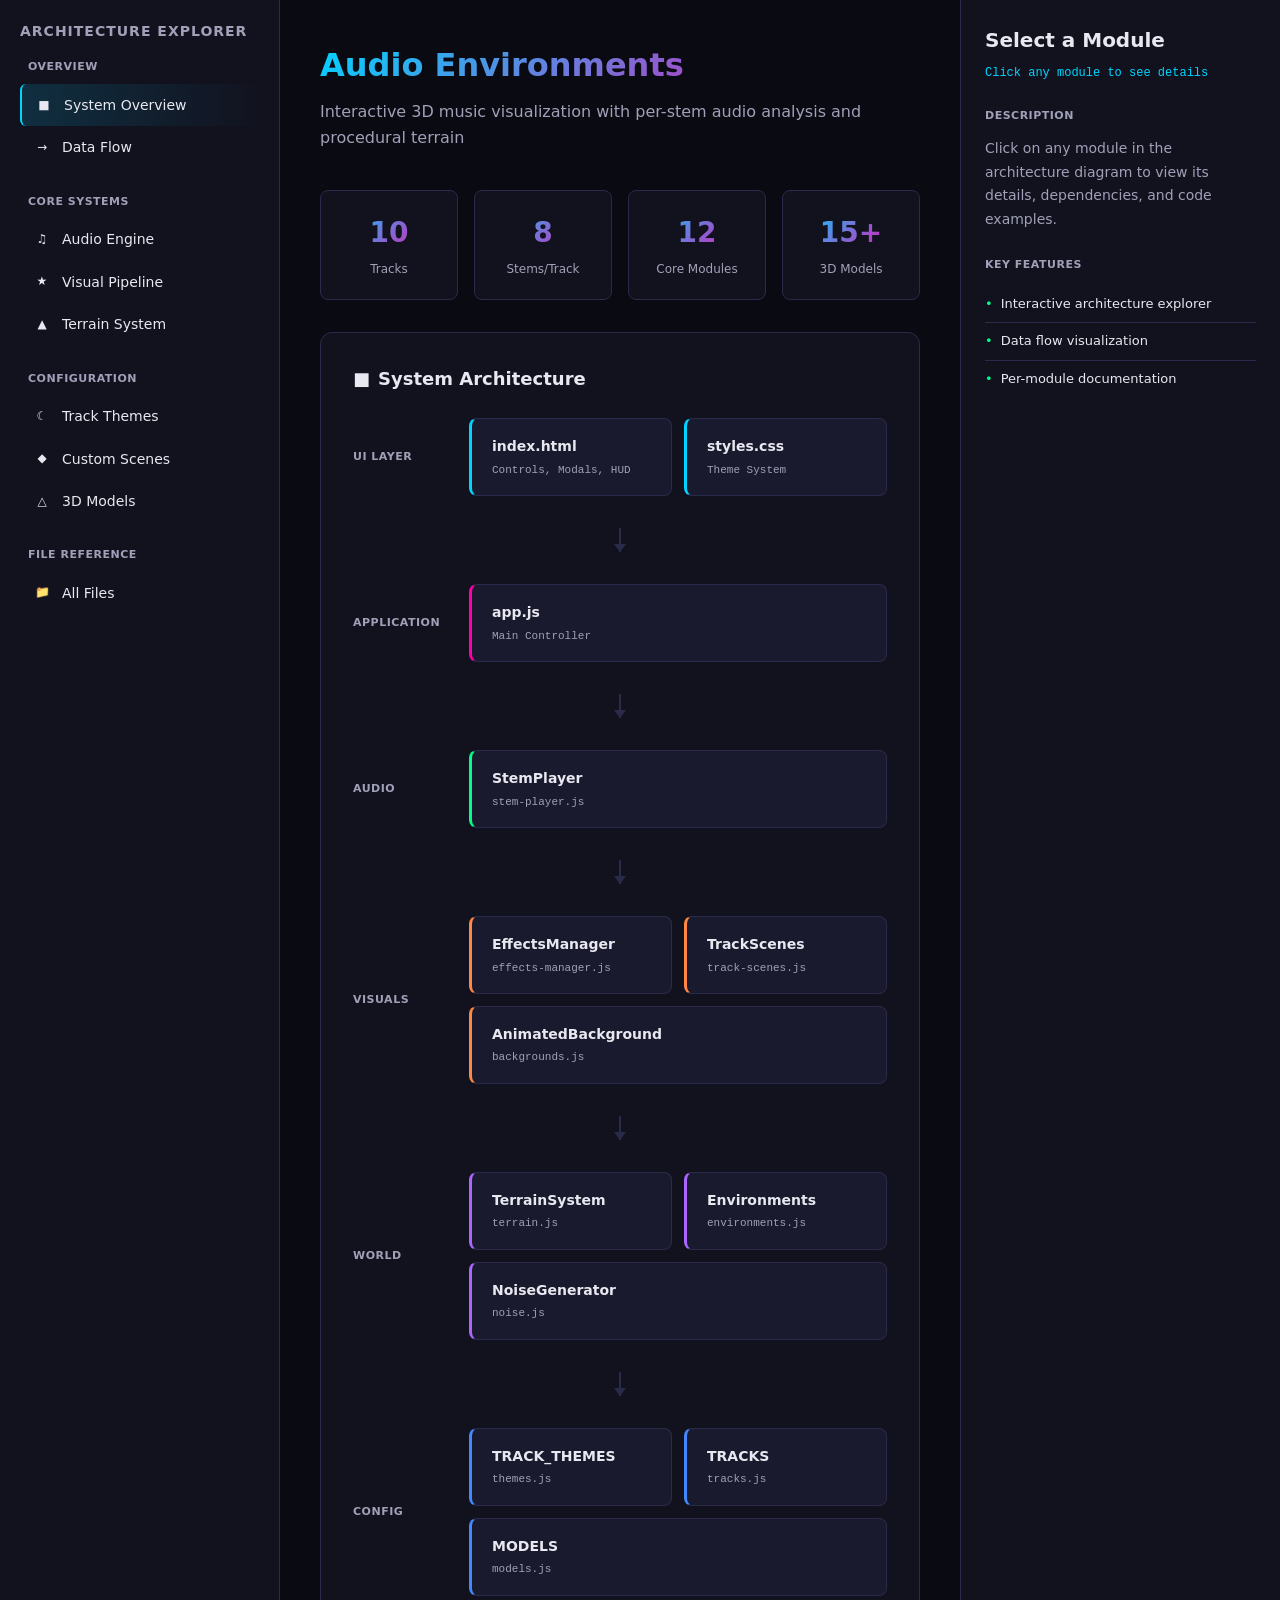
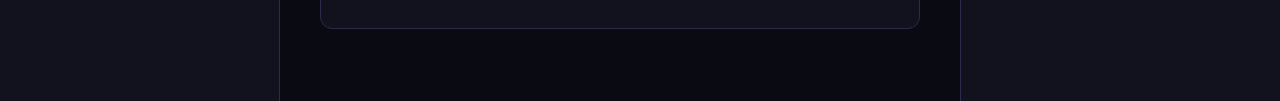
==== site/architecture.html @ 7399dfb2 "deploy 2" ====
<!DOCTYPE html>
<html lang="en">
<head>
  <meta charset="UTF-8">
  <meta name="viewport" content="width=device-width, initial-scale=1.0">
  <title>Audio Environments - Architecture</title>
  <style>
    * { box-sizing: border-box; margin: 0; padding: 0; }

    :root {
      --bg-primary: #0a0a12;
      --bg-secondary: #12121f;
      --bg-tertiary: #1a1a2e;
      --border: #2a2a4a;
      --text-primary: #e8e8f0;
      --text-secondary: #a0a0b8;
      --accent-cyan: #00d4ff;
      --accent-magenta: #ff00aa;
      --accent-green: #00ff88;
      --accent-orange: #ff8844;
      --accent-purple: #aa66ff;
      --accent-blue: #4488ff;
    }

    body {
      font-family: system-ui, -apple-system, sans-serif;
      background: var(--bg-primary);
      color: var(--text-primary);
      line-height: 1.6;
      min-height: 100vh;
    }

    .container {
      display: grid;
      grid-template-columns: 280px 1fr 320px;
      min-height: 100vh;
    }

    /* Navigation Panel */
    .nav-panel {
      background: var(--bg-secondary);
      border-right: 1px solid var(--border);
      padding: 20px;
      overflow-y: auto;
    }

    .nav-title {
      font-size: 14px;
      font-weight: 600;
      color: var(--text-secondary);
      text-transform: uppercase;
      letter-spacing: 1px;
      margin-bottom: 16px;
    }

    .nav-section {
      margin-bottom: 24px;
    }

    .nav-section-title {
      font-size: 11px;
      font-weight: 600;
      color: var(--text-secondary);
      text-transform: uppercase;
      letter-spacing: 0.5px;
      margin-bottom: 8px;
      padding-left: 8px;
    }

    .nav-item {
      padding: 10px 12px;
      border-radius: 6px;
      cursor: pointer;
      display: flex;
      align-items: center;
      gap: 10px;
      transition: all 0.15s;
      font-size: 14px;
    }

    .nav-item:hover {
      background: var(--bg-tertiary);
    }

    .nav-item.active {
      background: linear-gradient(90deg, rgba(0,212,255,0.15), transparent);
      border-left: 2px solid var(--accent-cyan);
    }

    .nav-icon {
      width: 20px;
      height: 20px;
      display: flex;
      align-items: center;
      justify-content: center;
      font-size: 12px;
    }

    /* Main Content */
    .main-content {
      padding: 40px;
      overflow-y: auto;
    }

    .header {
      margin-bottom: 40px;
    }

    .header h1 {
      font-size: 32px;
      font-weight: 700;
      margin-bottom: 8px;
      background: linear-gradient(135deg, var(--accent-cyan), var(--accent-magenta));
      -webkit-background-clip: text;
      -webkit-text-fill-color: transparent;
      background-clip: text;
    }

    .header p {
      color: var(--text-secondary);
      font-size: 16px;
    }

    /* Architecture Diagram */
    .diagram-container {
      background: var(--bg-secondary);
      border: 1px solid var(--border);
      border-radius: 12px;
      padding: 32px;
      margin-bottom: 32px;
    }

    .diagram-title {
      font-size: 18px;
      font-weight: 600;
      margin-bottom: 24px;
      display: flex;
      align-items: center;
      gap: 8px;
    }

    .diagram {
      display: flex;
      flex-direction: column;
      gap: 24px;
    }

    .layer {
      display: flex;
      gap: 16px;
      align-items: stretch;
    }

    .layer-label {
      width: 100px;
      flex-shrink: 0;
      font-size: 11px;
      font-weight: 600;
      text-transform: uppercase;
      letter-spacing: 0.5px;
      color: var(--text-secondary);
      display: flex;
      align-items: center;
    }

    .layer-content {
      flex: 1;
      display: flex;
      gap: 12px;
      flex-wrap: wrap;
    }

    .module {
      background: var(--bg-tertiary);
      border: 1px solid var(--border);
      border-radius: 8px;
      padding: 16px 20px;
      cursor: pointer;
      transition: all 0.2s;
      min-width: 140px;
      flex: 1;
    }

    .module:hover {
      border-color: var(--accent-cyan);
      transform: translateY(-2px);
      box-shadow: 0 4px 20px rgba(0,212,255,0.15);
    }

    .module.selected {
      border-color: var(--accent-cyan);
      background: linear-gradient(135deg, rgba(0,212,255,0.1), rgba(255,0,170,0.05));
    }

    .module-name {
      font-weight: 600;
      font-size: 14px;
      margin-bottom: 4px;
    }

    .module-file {
      font-family: 'SF Mono', Monaco, monospace;
      font-size: 11px;
      color: var(--text-secondary);
    }

    .module[data-color="cyan"] { border-left: 3px solid var(--accent-cyan); }
    .module[data-color="magenta"] { border-left: 3px solid var(--accent-magenta); }
    .module[data-color="green"] { border-left: 3px solid var(--accent-green); }
    .module[data-color="orange"] { border-left: 3px solid var(--accent-orange); }
    .module[data-color="purple"] { border-left: 3px solid var(--accent-purple); }
    .module[data-color="blue"] { border-left: 3px solid var(--accent-blue); }

    /* Connections */
    .connections {
      display: flex;
      justify-content: center;
      padding: 8px 0;
    }

    .arrow-down {
      width: 2px;
      height: 24px;
      background: var(--border);
      position: relative;
    }

    .arrow-down::after {
      content: '';
      position: absolute;
      bottom: 0;
      left: 50%;
      transform: translateX(-50%);
      border-left: 6px solid transparent;
      border-right: 6px solid transparent;
      border-top: 8px solid var(--border);
    }

    /* Detail Panel */
    .detail-panel {
      background: var(--bg-secondary);
      border-left: 1px solid var(--border);
      padding: 24px;
      overflow-y: auto;
    }

    .detail-header {
      margin-bottom: 24px;
    }

    .detail-title {
      font-size: 20px;
      font-weight: 600;
      margin-bottom: 8px;
    }

    .detail-subtitle {
      font-family: 'SF Mono', Monaco, monospace;
      font-size: 12px;
      color: var(--accent-cyan);
    }

    .detail-section {
      margin-bottom: 24px;
    }

    .detail-section-title {
      font-size: 11px;
      font-weight: 600;
      text-transform: uppercase;
      letter-spacing: 0.5px;
      color: var(--text-secondary);
      margin-bottom: 12px;
    }

    .detail-description {
      font-size: 14px;
      color: var(--text-secondary);
      line-height: 1.7;
    }

    .feature-list {
      list-style: none;
    }

    .feature-list li {
      padding: 8px 0;
      border-bottom: 1px solid var(--border);
      font-size: 13px;
      display: flex;
      align-items: flex-start;
      gap: 8px;
    }

    .feature-list li:last-child {
      border-bottom: none;
    }

    .feature-icon {
      color: var(--accent-green);
      flex-shrink: 0;
    }

    .code-block {
      background: var(--bg-primary);
      border: 1px solid var(--border);
      border-radius: 6px;
      padding: 16px;
      font-family: 'SF Mono', Monaco, monospace;
      font-size: 12px;
      overflow-x: auto;
      white-space: pre;
      color: var(--text-secondary);
    }

    .code-block .keyword { color: var(--accent-magenta); }
    .code-block .string { color: var(--accent-green); }
    .code-block .comment { color: #666; }
    .code-block .function { color: var(--accent-cyan); }
    .code-block .property { color: var(--accent-orange); }

    /* Data Flow Section */
    .data-flow {
      background: var(--bg-secondary);
      border: 1px solid var(--border);
      border-radius: 12px;
      padding: 32px;
      margin-bottom: 32px;
    }

    .flow-diagram {
      display: flex;
      align-items: center;
      justify-content: space-between;
      flex-wrap: wrap;
      gap: 16px;
    }

    .flow-node {
      background: var(--bg-tertiary);
      border: 1px solid var(--border);
      border-radius: 8px;
      padding: 16px 24px;
      text-align: center;
      flex: 1;
      min-width: 120px;
    }

    .flow-node-title {
      font-weight: 600;
      font-size: 13px;
      margin-bottom: 4px;
    }

    .flow-node-subtitle {
      font-size: 11px;
      color: var(--text-secondary);
    }

    .flow-arrow {
      color: var(--accent-cyan);
      font-size: 20px;
    }

    /* Track Themes Grid */
    .tracks-grid {
      display: grid;
      grid-template-columns: repeat(auto-fill, minmax(280px, 1fr));
      gap: 16px;
      margin-top: 24px;
    }

    .track-card {
      background: var(--bg-tertiary);
      border: 1px solid var(--border);
      border-radius: 8px;
      padding: 20px;
      cursor: pointer;
      transition: all 0.2s;
    }

    .track-card:hover {
      border-color: var(--accent-cyan);
      transform: translateY(-2px);
    }

    .track-card.selected {
      border-color: var(--accent-magenta);
    }

    .track-name {
      font-weight: 600;
      font-size: 15px;
      margin-bottom: 8px;
    }

    .track-meta {
      display: flex;
      gap: 12px;
      flex-wrap: wrap;
    }

    .track-tag {
      font-size: 11px;
      padding: 4px 8px;
      border-radius: 4px;
      background: var(--bg-secondary);
    }

    .track-tag.model { color: var(--accent-cyan); }
    .track-tag.env { color: var(--accent-green); }
    .track-tag.particles { color: var(--accent-orange); }

    /* Interactive Controls */
    .controls-section {
      background: var(--bg-secondary);
      border: 1px solid var(--border);
      border-radius: 12px;
      padding: 24px;
      margin-bottom: 32px;
    }

    .control-group {
      margin-bottom: 20px;
    }

    .control-label {
      font-size: 12px;
      font-weight: 600;
      color: var(--text-secondary);
      margin-bottom: 8px;
      display: block;
    }

    .control-buttons {
      display: flex;
      gap: 8px;
      flex-wrap: wrap;
    }

    .control-btn {
      background: var(--bg-tertiary);
      border: 1px solid var(--border);
      color: var(--text-primary);
      padding: 8px 16px;
      border-radius: 6px;
      cursor: pointer;
      font-size: 13px;
      transition: all 0.15s;
    }

    .control-btn:hover {
      border-color: var(--accent-cyan);
    }

    .control-btn.active {
      background: linear-gradient(135deg, rgba(0,212,255,0.2), rgba(255,0,170,0.1));
      border-color: var(--accent-cyan);
    }

    /* Stats Grid */
    .stats-grid {
      display: grid;
      grid-template-columns: repeat(4, 1fr);
      gap: 16px;
      margin-bottom: 32px;
    }

    .stat-card {
      background: var(--bg-secondary);
      border: 1px solid var(--border);
      border-radius: 8px;
      padding: 20px;
      text-align: center;
    }

    .stat-value {
      font-size: 28px;
      font-weight: 700;
      background: linear-gradient(135deg, var(--accent-cyan), var(--accent-magenta));
      -webkit-background-clip: text;
      -webkit-text-fill-color: transparent;
      background-clip: text;
    }

    .stat-label {
      font-size: 12px;
      color: var(--text-secondary);
      margin-top: 4px;
    }

    /* Section visibility */
    .section {
      display: none;
    }

    .section.active {
      display: block;
    }

    /* Responsive */
    @media (max-width: 1200px) {
      .container {
        grid-template-columns: 1fr;
      }
      .nav-panel, .detail-panel {
        display: none;
      }
    }
  </style>
</head>
<body>
  <div class="container">
    <!-- Navigation -->
    <nav class="nav-panel">
      <div class="nav-title">Architecture Explorer</div>

      <div class="nav-section">
        <div class="nav-section-title">Overview</div>
        <div class="nav-item active" data-section="overview">
          <span class="nav-icon">&#9632;</span>
          System Overview
        </div>
        <div class="nav-item" data-section="dataflow">
          <span class="nav-icon">&#8594;</span>
          Data Flow
        </div>
      </div>

      <div class="nav-section">
        <div class="nav-section-title">Core Systems</div>
        <div class="nav-item" data-section="audio">
          <span class="nav-icon">&#9835;</span>
          Audio Engine
        </div>
        <div class="nav-item" data-section="visuals">
          <span class="nav-icon">&#9733;</span>
          Visual Pipeline
        </div>
        <div class="nav-item" data-section="terrain">
          <span class="nav-icon">&#9650;</span>
          Terrain System
        </div>
      </div>

      <div class="nav-section">
        <div class="nav-section-title">Configuration</div>
        <div class="nav-item" data-section="themes">
          <span class="nav-icon">&#9790;</span>
          Track Themes
        </div>
        <div class="nav-item" data-section="scenes">
          <span class="nav-icon">&#9670;</span>
          Custom Scenes
        </div>
        <div class="nav-item" data-section="models">
          <span class="nav-icon">&#9651;</span>
          3D Models
        </div>
      </div>

      <div class="nav-section">
        <div class="nav-section-title">File Reference</div>
        <div class="nav-item" data-section="files">
          <span class="nav-icon">&#128193;</span>
          All Files
        </div>
      </div>
    </nav>

    <!-- Main Content -->
    <main class="main-content">
      <!-- Overview Section -->
      <section class="section active" id="section-overview">
        <div class="header">
          <h1>Audio Environments</h1>
          <p>Interactive 3D music visualization with per-stem audio analysis and procedural terrain</p>
        </div>

        <div class="stats-grid">
          <div class="stat-card">
            <div class="stat-value">10</div>
            <div class="stat-label">Tracks</div>
          </div>
          <div class="stat-card">
            <div class="stat-value">8</div>
            <div class="stat-label">Stems/Track</div>
          </div>
          <div class="stat-card">
            <div class="stat-value">12</div>
            <div class="stat-label">Core Modules</div>
          </div>
          <div class="stat-card">
            <div class="stat-value">15+</div>
            <div class="stat-label">3D Models</div>
          </div>
        </div>

        <div class="diagram-container">
          <div class="diagram-title">
            <span>&#9632;</span> System Architecture
          </div>
          <div class="diagram">
            <!-- Presentation Layer -->
            <div class="layer">
              <div class="layer-label">UI Layer</div>
              <div class="layer-content">
                <div class="module" data-color="cyan" data-module="index">
                  <div class="module-name">index.html</div>
                  <div class="module-file">Controls, Modals, HUD</div>
                </div>
                <div class="module" data-color="cyan" data-module="styles">
                  <div class="module-name">styles.css</div>
                  <div class="module-file">Theme System</div>
                </div>
              </div>
            </div>

            <div class="connections"><div class="arrow-down"></div></div>

            <!-- Application Layer -->
            <div class="layer">
              <div class="layer-label">Application</div>
              <div class="layer-content">
                <div class="module" data-color="magenta" data-module="app">
                  <div class="module-name">app.js</div>
                  <div class="module-file">Main Controller</div>
                </div>
              </div>
            </div>

            <div class="connections"><div class="arrow-down"></div></div>

            <!-- Audio Layer -->
            <div class="layer">
              <div class="layer-label">Audio</div>
              <div class="layer-content">
                <div class="module" data-color="green" data-module="stem-player">
                  <div class="module-name">StemPlayer</div>
                  <div class="module-file">stem-player.js</div>
                </div>
              </div>
            </div>

            <div class="connections"><div class="arrow-down"></div></div>

            <!-- Visualization Layer -->
            <div class="layer">
              <div class="layer-label">Visuals</div>
              <div class="layer-content">
                <div class="module" data-color="orange" data-module="effects">
                  <div class="module-name">EffectsManager</div>
                  <div class="module-file">effects-manager.js</div>
                </div>
                <div class="module" data-color="orange" data-module="track-scenes">
                  <div class="module-name">TrackScenes</div>
                  <div class="module-file">track-scenes.js</div>
                </div>
                <div class="module" data-color="orange" data-module="backgrounds">
                  <div class="module-name">AnimatedBackground</div>
                  <div class="module-file">backgrounds.js</div>
                </div>
              </div>
            </div>

            <div class="connections"><div class="arrow-down"></div></div>

            <!-- World Layer -->
            <div class="layer">
              <div class="layer-label">World</div>
              <div class="layer-content">
                <div class="module" data-color="purple" data-module="terrain">
                  <div class="module-name">TerrainSystem</div>
                  <div class="module-file">terrain.js</div>
                </div>
                <div class="module" data-color="purple" data-module="environments">
                  <div class="module-name">Environments</div>
                  <div class="module-file">environments.js</div>
                </div>
                <div class="module" data-color="purple" data-module="noise">
                  <div class="module-name">NoiseGenerator</div>
                  <div class="module-file">noise.js</div>
                </div>
              </div>
            </div>

            <div class="connections"><div class="arrow-down"></div></div>

            <!-- Config Layer -->
            <div class="layer">
              <div class="layer-label">Config</div>
              <div class="layer-content">
                <div class="module" data-color="blue" data-module="themes">
                  <div class="module-name">TRACK_THEMES</div>
                  <div class="module-file">themes.js</div>
                </div>
                <div class="module" data-color="blue" data-module="tracks">
                  <div class="module-name">TRACKS</div>
                  <div class="module-file">tracks.js</div>
                </div>
                <div class="module" data-color="blue" data-module="models">
                  <div class="module-name">MODELS</div>
                  <div class="module-file">models.js</div>
                </div>
              </div>
            </div>
          </div>
        </div>
      </section>

      <!-- Data Flow Section -->
      <section class="section" id="section-dataflow">
        <div class="header">
          <h1>Data Flow</h1>
          <p>How audio data flows through the visualization pipeline</p>
        </div>

        <div class="data-flow">
          <div class="diagram-title">Audio to Visual Pipeline</div>
          <div class="flow-diagram">
            <div class="flow-node">
              <div class="flow-node-title">Audio Files</div>
              <div class="flow-node-subtitle">MP3 stems per track</div>
            </div>
            <div class="flow-arrow">&#8594;</div>
            <div class="flow-node">
              <div class="flow-node-title">AudioBuffer</div>
              <div class="flow-node-subtitle">Decoded to buffers</div>
            </div>
            <div class="flow-arrow">&#8594;</div>
            <div class="flow-node">
              <div class="flow-node-title">AnalyserNode</div>
              <div class="flow-node-subtitle">Per-stem FFT analysis</div>
            </div>
            <div class="flow-arrow">&#8594;</div>
            <div class="flow-node">
              <div class="flow-node-title">Audio Data</div>
              <div class="flow-node-subtitle">bass, mid, treble, energy</div>
            </div>
            <div class="flow-arrow">&#8594;</div>
            <div class="flow-node">
              <div class="flow-node-title">Visual Effects</div>
              <div class="flow-node-subtitle">Real-time updates</div>
            </div>
          </div>
        </div>

        <div class="data-flow">
          <div class="diagram-title">Stem-to-Effect Mapping</div>
          <div class="tracks-grid">
            <div class="track-card">
              <div class="track-name">Drums</div>
              <div class="track-meta">
                <span class="track-tag env">terrain: impact</span>
              </div>
            </div>
            <div class="track-card">
              <div class="track-name">Bass</div>
              <div class="track-meta">
                <span class="track-tag env">terrain: deformation</span>
              </div>
            </div>
            <div class="track-card">
              <div class="track-name">Vocals</div>
              <div class="track-meta">
                <span class="track-tag particles">atmosphere: fog</span>
              </div>
            </div>
            <div class="track-card">
              <div class="track-name">Guitar/Synth</div>
              <div class="track-meta">
                <span class="track-tag model">particles: trails</span>
              </div>
            </div>
            <div class="track-card">
              <div class="track-name">FX</div>
              <div class="track-meta">
                <span class="track-tag model">particles: burst</span>
              </div>
            </div>
            <div class="track-card">
              <div class="track-name">Backing Vocals</div>
              <div class="track-meta">
                <span class="track-tag particles">atmosphere: glow</span>
              </div>
            </div>
          </div>
        </div>
      </section>

      <!-- Audio Section -->
      <section class="section" id="section-audio">
        <div class="header">
          <h1>Audio Engine</h1>
          <p>Sample-accurate synchronized multi-stem playback with per-stem analysis</p>
        </div>

        <div class="diagram-container">
          <div class="diagram-title">StemPlayer Architecture</div>
          <div class="code-block"><span class="keyword">class</span> <span class="function">StemPlayer</span> {
  <span class="comment">// Core audio nodes</span>
  audioContext: AudioContext
  stems: Map&lt;stemId, {
    <span class="property">buffer</span>: AudioBuffer,      <span class="comment">// Decoded audio data</span>
    <span class="property">sourceNode</span>: AudioBufferSourceNode,
    <span class="property">analyser</span>: AnalyserNode,   <span class="comment">// Per-stem FFT</span>
    <span class="property">gainNode</span>: GainNode        <span class="comment">// Volume control</span>
  }&gt;
  masterGain: GainNode

  <span class="comment">// Synchronization</span>
  <span class="property">startTime</span>: number  <span class="comment">// AudioContext time when playback started</span>

  <span class="comment">// All stems start at exact same time</span>
  <span class="function">_createAndStartSources</span>(offset) {
    <span class="keyword">const</span> startAt = <span class="keyword">this</span>.audioContext.currentTime + 0.05;
    <span class="keyword">for</span> (<span class="keyword">const</span> stem <span class="keyword">of</span> <span class="keyword">this</span>.stems.values()) {
      stem.sourceNode.<span class="function">start</span>(startAt, offset);
    }
  }
}</div>
        </div>

        <div class="controls-section">
          <div class="diagram-title">Key Features</div>
          <ul class="feature-list">
            <li><span class="feature-icon">&#10003;</span> Sample-accurate sync using AudioBufferSourceNode scheduled starts</li>
            <li><span class="feature-icon">&#10003;</span> Pre-decoding all stems before playback eliminates load-time drift</li>
            <li><span class="feature-icon">&#10003;</span> Per-stem AnalyserNodes for independent frequency analysis</li>
            <li><span class="feature-icon">&#10003;</span> Real-time extraction of bass (20-200Hz), mid (200-2000Hz), treble (2000Hz+)</li>
            <li><span class="feature-icon">&#10003;</span> MIDI event scheduling for note-accurate visualization triggers</li>
            <li><span class="feature-icon">&#10003;</span> Individual stem mute/volume controls</li>
          </ul>
        </div>
      </section>

      <!-- Visuals Section -->
      <section class="section" id="section-visuals">
        <div class="header">
          <h1>Visual Pipeline</h1>
          <p>Three.js-powered real-time 3D visualization</p>
        </div>

        <div class="diagram-container">
          <div class="diagram-title">EffectsManager Components</div>
          <div class="tracks-grid">
            <div class="track-card">
              <div class="track-name">Lightning</div>
              <div class="track-meta">
                <span class="track-tag model">Audio-triggered bolts</span>
              </div>
            </div>
            <div class="track-card">
              <div class="track-name">Aurora</div>
              <div class="track-meta">
                <span class="track-tag env">Flowing ribbons</span>
              </div>
            </div>
            <div class="track-card">
              <div class="track-name">Grid</div>
              <div class="track-meta">
                <span class="track-tag particles">Floor + perspective lines</span>
              </div>
            </div>
            <div class="track-card">
              <div class="track-name">God Rays</div>
              <div class="track-meta">
                <span class="track-tag model">Volumetric light beams</span>
              </div>
            </div>
            <div class="track-card">
              <div class="track-name">Particles</div>
              <div class="track-meta">
                <span class="track-tag particles">dust, sparks, bubbles, embers, snow, rain</span>
              </div>
            </div>
            <div class="track-card">
              <div class="track-name">Screen Effects</div>
              <div class="track-meta">
                <span class="track-tag env">Color shift, shake</span>
              </div>
            </div>
          </div>
        </div>

        <div class="diagram-container">
          <div class="diagram-title">AnimatedBackground Shaders</div>
          <div class="tracks-grid">
            <div class="track-card"><div class="track-name">topo</div><div class="track-meta"><span class="track-tag">Topographic contours</span></div></div>
            <div class="track-card"><div class="track-name">ocean</div><div class="track-meta"><span class="track-tag">Flowing waves</span></div></div>
            <div class="track-card"><div class="track-name">nebula</div><div class="track-meta"><span class="track-tag">Cosmic clouds</span></div></div>
            <div class="track-card"><div class="track-name">matrix</div><div class="track-meta"><span class="track-tag">Digital rain</span></div></div>
            <div class="track-card"><div class="track-name">aurora</div><div class="track-meta"><span class="track-tag">Northern lights</span></div></div>
            <div class="track-card"><div class="track-name">forge</div><div class="track-meta"><span class="track-tag">Industrial heat</span></div></div>
            <div class="track-card"><div class="track-name">sakura</div><div class="track-meta"><span class="track-tag">Floating petals</span></div></div>
            <div class="track-card"><div class="track-name">circuit</div><div class="track-meta"><span class="track-tag">PCB traces</span></div></div>
            <div class="track-card"><div class="track-name">glacier</div><div class="track-meta"><span class="track-tag">Ice crystals</span></div></div>
          </div>
        </div>
      </section>

      <!-- Terrain Section -->
      <section class="section" id="section-terrain">
        <div class="header">
          <h1>Terrain System</h1>
          <p>Procedural noise-based terrain with infinite scrolling</p>
        </div>

        <div class="diagram-container">
          <div class="diagram-title">Terrain Generation Pipeline</div>
          <div class="flow-diagram">
            <div class="flow-node">
              <div class="flow-node-title">NoiseGenerator</div>
              <div class="flow-node-subtitle">Simplex noise</div>
            </div>
            <div class="flow-arrow">&#8594;</div>
            <div class="flow-node">
              <div class="flow-node-title">Heightmap</div>
              <div class="flow-node-subtitle">32x32 samples/chunk</div>
            </div>
            <div class="flow-arrow">&#8594;</div>
            <div class="flow-node">
              <div class="flow-node-title">TerrainChunk</div>
              <div class="flow-node-subtitle">PlaneGeometry mesh</div>
            </div>
            <div class="flow-arrow">&#8594;</div>
            <div class="flow-node">
              <div class="flow-node-title">ChunkPool</div>
              <div class="flow-node-subtitle">Recycle old chunks</div>
            </div>
          </div>
        </div>

        <div class="controls-section">
          <div class="diagram-title">Terrain Parameters</div>
          <div class="code-block"><span class="comment">// Per-track terrain configuration</span>
terrain: {
  <span class="property">enabled</span>: <span class="keyword">true</span>,
  <span class="property">scale</span>: 0.015,        <span class="comment">// Noise frequency</span>
  <span class="property">octaves</span>: 5,          <span class="comment">// Detail layers</span>
  <span class="property">persistence</span>: 0.6,    <span class="comment">// Octave falloff</span>
  <span class="property">amplitude</span>: 4.0,      <span class="comment">// Height multiplier</span>
  <span class="property">baseHeight</span>: -3.0,    <span class="comment">// Ground level</span>
  <span class="property">ridged</span>: <span class="keyword">false</span>,        <span class="comment">// Mountain ridges</span>
  <span class="property">wireframe</span>: <span class="keyword">false</span>,     <span class="comment">// Render style</span>
  <span class="property">colorByHeight</span>: <span class="keyword">true</span>, <span class="comment">// Gradient coloring</span>
  <span class="property">lowColor</span>: 0x001a2c,   <span class="comment">// Valley color</span>
  <span class="property">highColor</span>: 0x00bfff   <span class="comment">// Peak color</span>
}</div>
        </div>
      </section>

      <!-- Themes Section -->
      <section class="section" id="section-themes">
        <div class="header">
          <h1>Track Themes</h1>
          <p>Each track has a completely custom visual experience</p>
        </div>

        <div class="tracks-grid" id="themesGrid">
          <!-- Populated by JS -->
        </div>
      </section>

      <!-- Scenes Section -->
      <section class="section" id="section-scenes">
        <div class="header">
          <h1>Custom Scenes</h1>
          <p>Bespoke Three.js scenes built for specific tracks</p>
        </div>

        <div class="tracks-grid">
          <div class="track-card">
            <div class="track-name">Data Tide</div>
            <div class="track-meta">
              <span class="track-tag env">Underwater bioluminescent ocean</span>
              <span class="track-tag particles">Coral towers, god rays, 3000 particles</span>
            </div>
          </div>
          <div class="track-card">
            <div class="track-name">Trade You My Hands</div>
            <div class="track-meta">
              <span class="track-tag env">Cherry blossom forest</span>
              <span class="track-tag particles">Bamboo stalks, paper lanterns, petals</span>
            </div>
          </div>
          <div class="track-card">
            <div class="track-name">The Last Dragon</div>
            <div class="track-meta">
              <span class="track-tag env">Ancient temple ruins</span>
              <span class="track-tag particles">Stone towers, ember particles, torches</span>
            </div>
          </div>
          <div class="track-card">
            <div class="track-name">Terms & Conditions</div>
            <div class="track-meta">
              <span class="track-tag env">Corporate glass towers</span>
              <span class="track-tag particles">Holographic panels, digital rain</span>
            </div>
          </div>
          <div class="track-card">
            <div class="track-name">Turn Your Phone Face Down</div>
            <div class="track-meta">
              <span class="track-tag env">Lamp posts, warm orbs</span>
              <span class="track-tag particles">Flipping phones, fireflies</span>
            </div>
          </div>
        </div>

        <div class="diagram-container" style="margin-top: 24px;">
          <div class="diagram-title">Continuous Generation Pattern</div>
          <div class="code-block"><span class="comment">// Structures spawn ahead and cleanup behind the camera</span>
<span class="keyword">const</span> SPACING = 8;
<span class="keyword">const</span> AHEAD = 25;
<span class="keyword">const</span> BEHIND = 8;
<span class="keyword">let</span> nextSpawnZ = -50;

<span class="comment">// In update loop:</span>
<span class="keyword">while</span> (nextSpawnZ < shipZ + AHEAD * SPACING) {
  <span class="function">spawnStructure</span>(nextSpawnZ);
  nextSpawnZ += SPACING;
}

<span class="comment">// Cleanup old structures</span>
structures = structures.<span class="function">filter</span>(s => {
  <span class="keyword">if</span> (s.userData.spawnZ < shipZ - BEHIND * SPACING) {
    scene.<span class="function">remove</span>(s);
    <span class="keyword">return false</span>;
  }
  <span class="keyword">return true</span>;
});</div>
        </div>
      </section>

      <!-- Models Section -->
      <section class="section" id="section-models">
        <div class="header">
          <h1>3D Models</h1>
          <p>GLTF/GLB models for the player character</p>
        </div>

        <div class="tracks-grid">
          <div class="track-card">
            <div class="track-name">Ocean Creatures</div>
            <div class="track-meta">
              <span class="track-tag model">Blue Whale</span>
              <span class="track-tag model">Jellyfish</span>
              <span class="track-tag model">Loggerhead Turtle</span>
            </div>
          </div>
          <div class="track-card">
            <div class="track-name">Flying Creatures</div>
            <div class="track-meta">
              <span class="track-tag model">Butterfly</span>
              <span class="track-tag model">White Eagle</span>
              <span class="track-tag model">Ice Dragon</span>
            </div>
          </div>
          <div class="track-card">
            <div class="track-name">Powerful Beasts</div>
            <div class="track-meta">
              <span class="track-tag model">Godzilla</span>
              <span class="track-tag model">Gorilla</span>
            </div>
          </div>
          <div class="track-card">
            <div class="track-name">Tech / Robots</div>
            <div class="track-meta">
              <span class="track-tag model">Biped Robot</span>
              <span class="track-tag model">Mech Walker</span>
            </div>
          </div>
        </div>

        <div class="diagram-container" style="margin-top: 24px;">
          <div class="diagram-title">Model Configuration</div>
          <div class="code-block">{
  <span class="property">id</span>: <span class="string">"jellyfish"</span>,
  <span class="property">name</span>: <span class="string">"Jellyfish"</span>,
  <span class="property">url</span>: <span class="string">"./models/jellyfish/scene.gltf"</span>,
  <span class="property">scale</span>: 2.0,
  <span class="property">position</span>: [0, 0.5, 0],
  <span class="property">rotation</span>: [0, 0, 0],
  <span class="property">animationSpeed</span>: 0.6
}</div>
        </div>
      </section>

      <!-- Files Section -->
      <section class="section" id="section-files">
        <div class="header">
          <h1>File Reference</h1>
          <p>Complete list of source files</p>
        </div>

        <div class="tracks-grid">
          <div class="track-card">
            <div class="track-name">app.js</div>
            <div class="track-meta"><span class="track-tag">Main application controller</span></div>
          </div>
          <div class="track-card">
            <div class="track-name">stem-player.js</div>
            <div class="track-meta"><span class="track-tag">Multi-stem audio engine</span></div>
          </div>
          <div class="track-card">
            <div class="track-name">effects-manager.js</div>
            <div class="track-meta"><span class="track-tag">Visual effects orchestration</span></div>
          </div>
          <div class="track-card">
            <div class="track-name">track-scenes.js</div>
            <div class="track-meta"><span class="track-tag">Custom Three.js scenes per track</span></div>
          </div>
          <div class="track-card">
            <div class="track-name">backgrounds.js</div>
            <div class="track-meta"><span class="track-tag">Shader-based animated backgrounds</span></div>
          </div>
          <div class="track-card">
            <div class="track-name">terrain.js</div>
            <div class="track-meta"><span class="track-tag">Procedural terrain chunks</span></div>
          </div>
          <div class="track-card">
            <div class="track-name">noise.js</div>
            <div class="track-meta"><span class="track-tag">Simplex noise generator</span></div>
          </div>
          <div class="track-card">
            <div class="track-name">environments.js</div>
            <div class="track-meta"><span class="track-tag">Environment type mapping</span></div>
          </div>
          <div class="track-card">
            <div class="track-name">themes.js</div>
            <div class="track-meta"><span class="track-tag">Per-track visual configuration</span></div>
          </div>
          <div class="track-card">
            <div class="track-name">tracks.js</div>
            <div class="track-meta"><span class="track-tag">Track catalog/manifest paths</span></div>
          </div>
          <div class="track-card">
            <div class="track-name">models.js</div>
            <div class="track-meta"><span class="track-tag">3D model configuration</span></div>
          </div>
          <div class="track-card">
            <div class="track-name">ios-viz.js</div>
            <div class="track-meta"><span class="track-tag">iOS-specific visualization</span></div>
          </div>
        </div>
      </section>
    </main>

    <!-- Detail Panel -->
    <aside class="detail-panel" id="detailPanel">
      <div class="detail-header">
        <div class="detail-title" id="detailTitle">Select a Module</div>
        <div class="detail-subtitle" id="detailSubtitle">Click any module to see details</div>
      </div>

      <div class="detail-section">
        <div class="detail-section-title">Description</div>
        <div class="detail-description" id="detailDescription">
          Click on any module in the architecture diagram to view its details, dependencies, and code examples.
        </div>
      </div>

      <div class="detail-section">
        <div class="detail-section-title">Key Features</div>
        <ul class="feature-list" id="detailFeatures">
          <li><span class="feature-icon">&#8226;</span> Interactive architecture explorer</li>
          <li><span class="feature-icon">&#8226;</span> Data flow visualization</li>
          <li><span class="feature-icon">&#8226;</span> Per-module documentation</li>
        </ul>
      </div>
    </aside>
  </div>

  <script>
    const state = {
      activeSection: 'overview',
      selectedModule: null
    };

    const moduleDetails = {
      'app': {
        title: 'app.js',
        subtitle: 'Main Application Controller',
        description: 'The central orchestrator that initializes all subsystems, handles user input, manages playback state, and coordinates between audio and visual components.',
        features: [
          'Initializes Three.js scene, camera, and renderer',
          'Sets up StemPlayer audio engine',
          'Handles keyboard/mouse/touch input',
          'Manages playback controls (play/pause/seek)',
          'Coordinates track loading and switching',
          'Updates HUD and score display'
        ]
      },
      'stem-player': {
        title: 'StemPlayer',
        subtitle: 'stem-player.js',
        description: 'Multi-track audio engine using Web Audio API. Provides sample-accurate synchronized playback of all stems with per-stem FFT analysis for visualization.',
        features: [
          'AudioBufferSourceNode for drift-free sync',
          'Pre-decodes all stems before playback',
          'Per-stem AnalyserNode for frequency analysis',
          'Real-time bass/mid/treble/energy extraction',
          'Individual stem volume and mute controls',
          'MIDI event scheduling support'
        ]
      },
      'effects': {
        title: 'EffectsManager',
        subtitle: 'effects-manager.js',
        description: 'Manages all visual effects including lightning, aurora, grid, particles, and screen effects. Effects react to audio data in real-time.',
        features: [
          'Lightning bolts triggered by audio peaks',
          'Aurora ribbons that flow with mid frequencies',
          'Pulsing floor grid synced to beat',
          'Multiple particle types (dust, sparks, bubbles)',
          'God rays with adjustable intensity',
          'Screen shake and color shift effects'
        ]
      },
      'track-scenes': {
        title: 'TrackScenes',
        subtitle: 'track-scenes.js',
        description: 'Custom Three.js scene builders for each track. Creates bespoke visual environments with unique geometry, materials, and behaviors.',
        features: [
          'Per-track custom scene initialization',
          'Continuous structure generation',
          'Audio-reactive material updates',
          'Drum pulse propagation to 3D objects',
          'Automatic cleanup of off-screen objects',
          'MeshStandardMaterial with emissive glow'
        ]
      },
      'backgrounds': {
        title: 'AnimatedBackground',
        subtitle: 'backgrounds.js',
        description: 'Shader-based animated backgrounds rendered to a separate scene. Multiple effect types with audio-reactive uniforms.',
        features: [
          '10 shader effect types (topo, ocean, nebula...)',
          'Custom GLSL fragment shaders',
          'Audio energy passed to uniforms',
          'Beat pulse visualization',
          'Configurable colors and speed',
          'Resolution-independent rendering'
        ]
      },
      'terrain': {
        title: 'TerrainSystem',
        subtitle: 'terrain.js',
        description: 'Procedural terrain generation using simplex noise. Creates infinite scrolling landscapes with per-track styling.',
        features: [
          '32x32 vertex heightmap per chunk',
          'Configurable noise parameters',
          'Height-based vertex coloring',
          'Wireframe or solid rendering',
          'Chunk pooling for performance',
          'Seamless chunk boundaries'
        ]
      },
      'noise': {
        title: 'NoiseGenerator',
        subtitle: 'noise.js',
        description: 'Self-contained simplex noise implementation for procedural generation. Seeded for reproducible terrain.',
        features: [
          'Simplex 2D noise',
          'Seeded random for reproducibility',
          'Multi-octave fractal brownian motion',
          'Ridged noise variant',
          'Configurable persistence',
          'Height sampling function'
        ]
      },
      'environments': {
        title: 'Environments',
        subtitle: 'environments.js',
        description: 'Maps track themes to environment configurations. Converts theme data into terrain, scenery, and atmospheric settings.',
        features: [
          'Type inference from track name',
          'Theme-to-environment conversion',
          'Scenery type mapping',
          'Fog and lighting defaults',
          'Particle type selection',
          'Wall and floor style mapping'
        ]
      },
      'themes': {
        title: 'TRACK_THEMES',
        subtitle: 'themes.js',
        description: 'Central configuration for all track visual themes. Defines colors, models, backgrounds, terrain, and effects per track.',
        features: [
          'Complete color palette per track',
          '3D model assignment',
          'Background shader selection',
          'Terrain noise parameters',
          'Visual effect toggles',
          'Particle type and density'
        ]
      },
      'tracks': {
        title: 'TRACKS',
        subtitle: 'tracks.js',
        description: 'Track catalog defining available tracks and their manifest file locations.',
        features: [
          'Track title and artist',
          'Manifest path reference',
          'Stem audio file paths',
          'Lyrics JSON reference',
          'MIDI file references'
        ]
      },
      'models': {
        title: 'MODELS',
        subtitle: 'models.js',
        description: 'Configuration for all 3D models available as player characters. GLTF/GLB files from Sketchfab.',
        features: [
          'Model URL paths',
          'Scale and position offsets',
          'Rotation adjustments',
          'Animation speed multipliers',
          'Organized by category'
        ]
      }
    };

    const themes = [
      { name: 'Data Tide', model: 'jellyfish', env: 'ocean', particles: 'bubbles' },
      { name: 'Soft Systems', model: 'butterfly', env: 'meadow', particles: 'dust' },
      { name: 'The Last Dragon', model: 'icy-dragon', env: 'ancient', particles: 'embers' },
      { name: 'Signal Integrity', model: 'white-eagle', env: 'ice', particles: 'snow' },
      { name: 'Trade You My Hands', model: 'butterfly', env: 'blossom', particles: 'dust' },
      { name: 'Dreams Bleed Into Dashboards', model: 'biped-robot', env: 'cyber', particles: 'sparks' },
      { name: 'Terms & Conditions', model: 'biped-robot', env: 'cyber', particles: 'rain' },
      { name: 'Turn Your Phone Face Down', model: 'white-eagle', env: 'meadow', particles: 'dust' }
    ];

    function updateAll() {
      // Update nav
      document.querySelectorAll('.nav-item').forEach(item => {
        item.classList.toggle('active', item.dataset.section === state.activeSection);
      });

      // Update sections
      document.querySelectorAll('.section').forEach(section => {
        section.classList.toggle('active', section.id === `section-${state.activeSection}`);
      });

      // Update modules
      document.querySelectorAll('.module').forEach(mod => {
        mod.classList.toggle('selected', mod.dataset.module === state.selectedModule);
      });

      // Update detail panel
      if (state.selectedModule && moduleDetails[state.selectedModule]) {
        const detail = moduleDetails[state.selectedModule];
        document.getElementById('detailTitle').textContent = detail.title;
        document.getElementById('detailSubtitle').textContent = detail.subtitle;
        document.getElementById('detailDescription').textContent = detail.description;

        const featuresList = document.getElementById('detailFeatures');
        featuresList.innerHTML = detail.features.map(f =>
          `<li><span class="feature-icon">&#10003;</span> ${f}</li>`
        ).join('');
      }
    }

    function populateThemes() {
      const grid = document.getElementById('themesGrid');
      grid.innerHTML = themes.map(t => `
        <div class="track-card">
          <div class="track-name">${t.name}</div>
          <div class="track-meta">
            <span class="track-tag model">${t.model}</span>
            <span class="track-tag env">${t.env}</span>
            <span class="track-tag particles">${t.particles}</span>
          </div>
        </div>
      `).join('');
    }

    // Event listeners
    document.querySelectorAll('.nav-item').forEach(item => {
      item.addEventListener('click', () => {
        state.activeSection = item.dataset.section;
        updateAll();
      });
    });

    document.querySelectorAll('.module').forEach(mod => {
      mod.addEventListener('click', () => {
        state.selectedModule = mod.dataset.module;
        updateAll();
      });
    });

    // Initialize
    populateThemes();
    updateAll();
  </script>
</body>
</html>
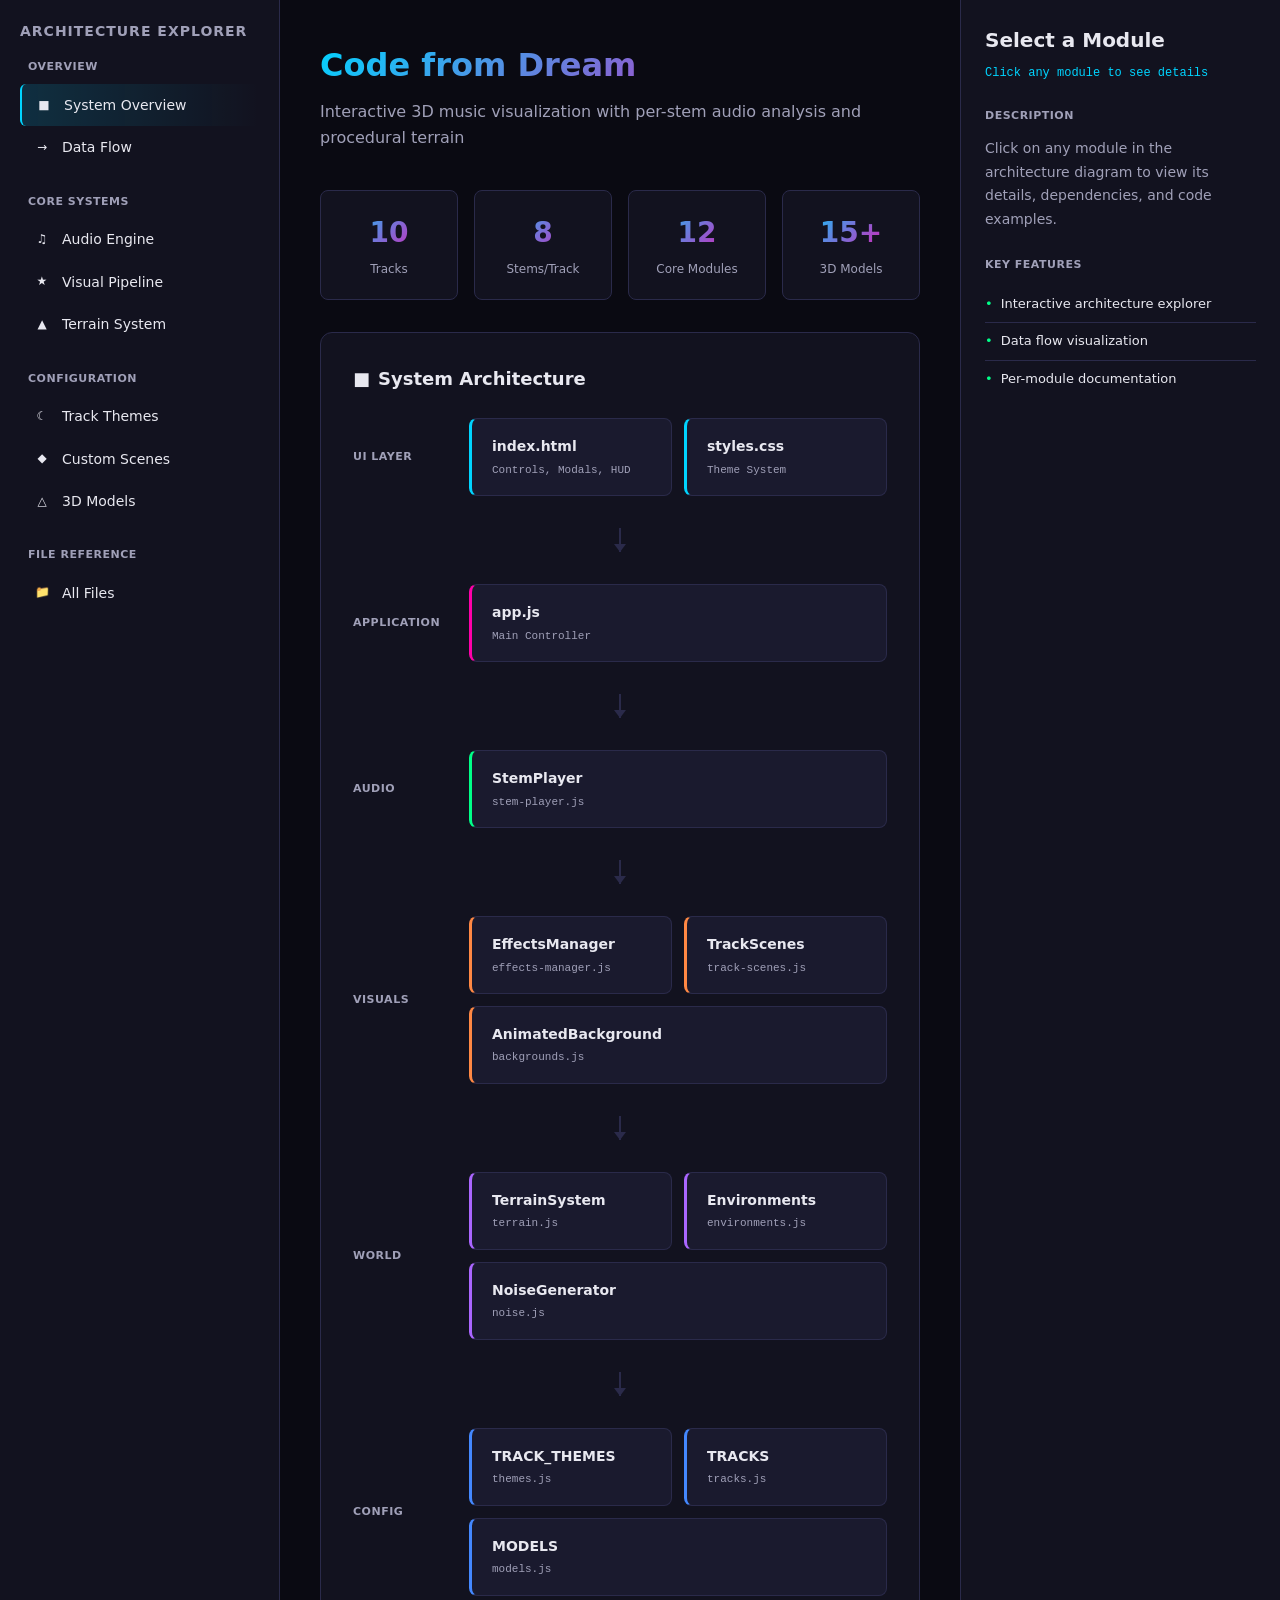
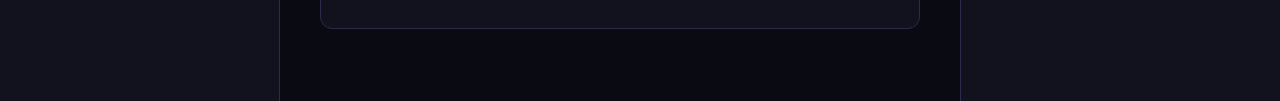
==== commit abf04f7f: "deploy" ====
--- a/site/architecture.html
+++ b/site/architecture.html
@@ -3,7 +3,10 @@
 <head>
   <meta charset="UTF-8">
   <meta name="viewport" content="width=device-width, initial-scale=1.0">
-  <title>Audio Environments - Architecture</title>
+  <title>Architecture | Code from Dream by DeytaDreams</title>
+  <meta name="description" content="Technical architecture of Code from Dream — a Three.js and WebAudio API music visualization system with stem separation, MIDI integration, and procedural 3D environments." />
+  <meta name="robots" content="index, follow" />
+  <link rel="canonical" href="https://jrod.dev/architecture.html" />
   <style>
     * { box-sizing: border-box; margin: 0; padding: 0; }
 
@@ -508,6 +511,15 @@
       }
     }
   </style>
+
+  <!-- Google tag (gtag.js) -->
+  <script async src="https://www.googletagmanager.com/gtag/js?id=G-NRQ96GQ70K"></script>
+  <script>
+    window.dataLayer = window.dataLayer || [];
+    function gtag(){dataLayer.push(arguments);}
+    gtag('js', new Date());
+    gtag('config', 'G-NRQ96GQ70K');
+  </script>
 </head>
 <body>
   <div class="container">
@@ -573,7 +585,7 @@
       <!-- Overview Section -->
       <section class="section active" id="section-overview">
         <div class="header">
-          <h1>Audio Environments</h1>
+          <h1>Code from Dream</h1>
           <p>Interactive 3D music visualization with per-stem audio analysis and procedural terrain</p>
         </div>
 
